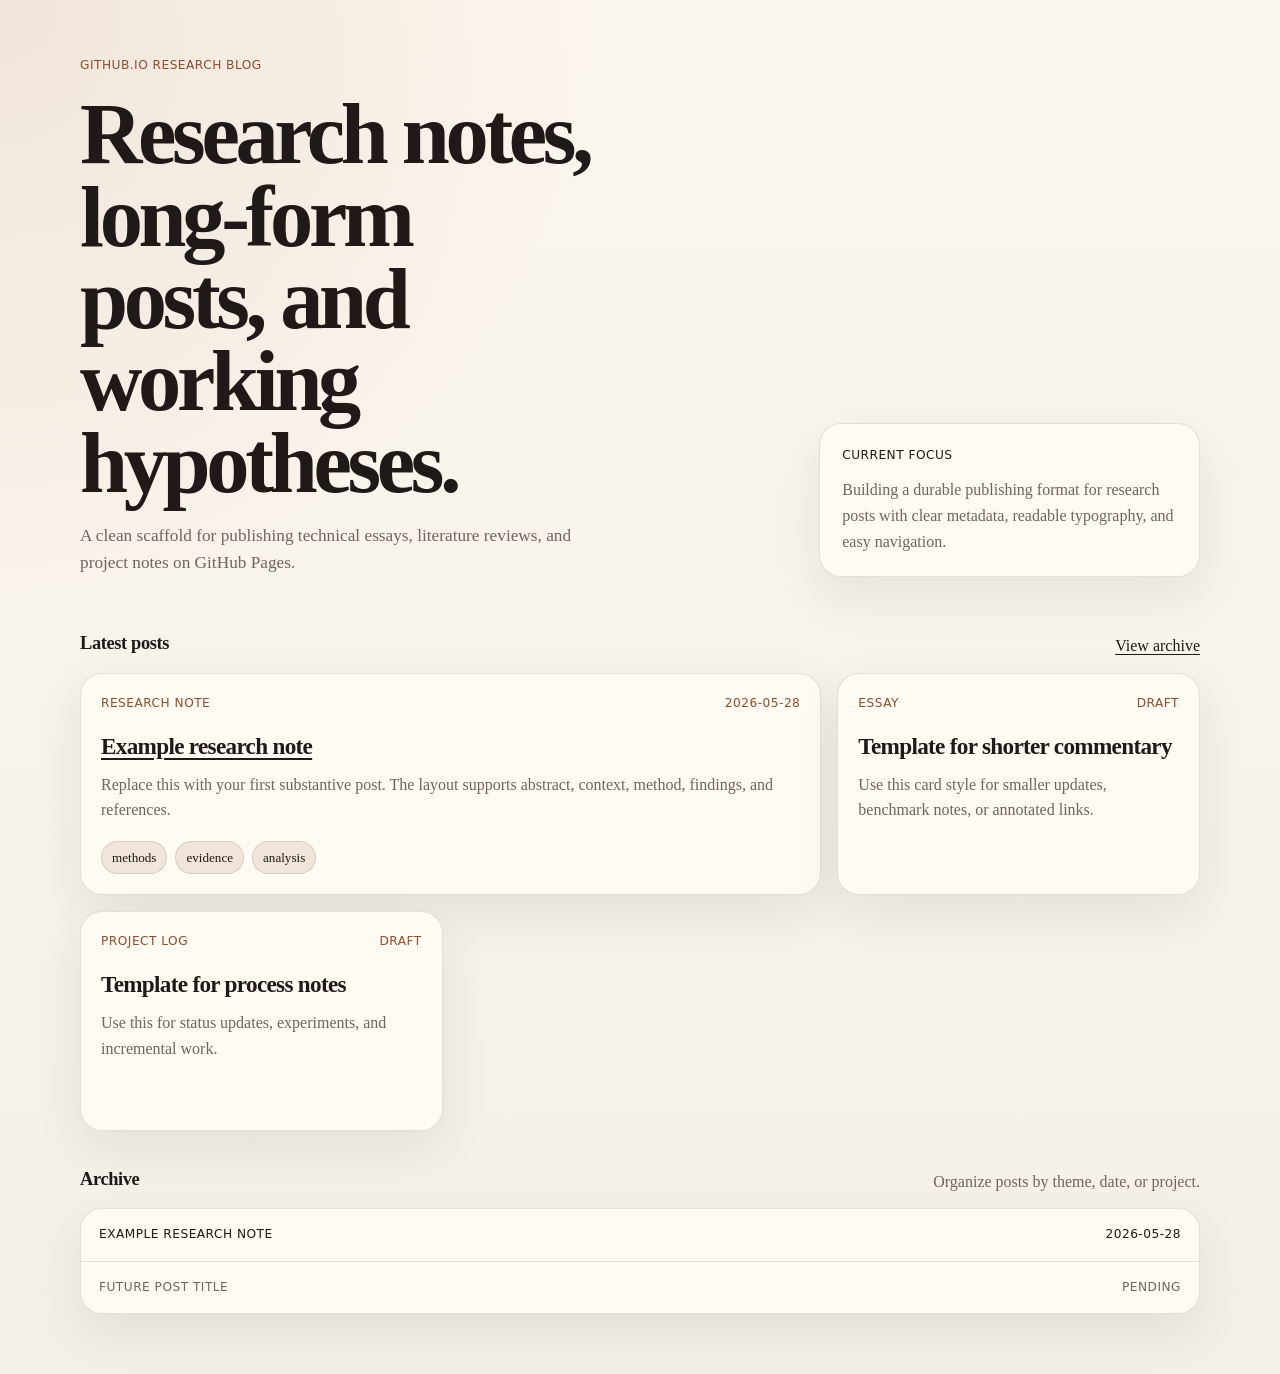
==== index.html @ 6ba93023 "Add research blog scaffold" ====
<!doctype html>
<html lang="en">
  <head>
    <meta charset="utf-8" />
    <meta name="viewport" content="width=device-width, initial-scale=1" />
    <meta
      name="description"
      content="Research notes, essays, and long-form posts."
    />
    <title>Research Notes</title>
    <link rel="stylesheet" href="./styles.css" />
  </head>
  <body>
    <div class="page-shell">
      <header class="hero">
        <div class="eyebrow">github.io research blog</div>
        <div class="hero-grid">
          <div>
            <h1>Research notes, long-form posts, and working hypotheses.</h1>
            <p class="lede">
              A clean scaffold for publishing technical essays, literature
              reviews, and project notes on GitHub Pages.
            </p>
          </div>
          <aside class="hero-card">
            <div class="card-label">Current focus</div>
            <p>
              Building a durable publishing format for research posts with
              clear metadata, readable typography, and easy navigation.
            </p>
          </aside>
        </div>
      </header>

      <main>
        <section class="section">
          <div class="section-head">
            <h2>Latest posts</h2>
            <a href="#archive">View archive</a>
          </div>

          <div class="post-grid">
            <article class="post-card featured">
              <div class="post-meta">
                <span>Research note</span>
                <span>2026-05-28</span>
              </div>
              <h3>
                <a href="./posts/example-research-note.html">Example research note</a>
              </h3>
              <p>
                Replace this with your first substantive post. The layout
                supports abstract, context, method, findings, and references.
              </p>
              <ul class="tag-list">
                <li>methods</li>
                <li>evidence</li>
                <li>analysis</li>
              </ul>
            </article>

            <article class="post-card">
              <div class="post-meta">
                <span>Essay</span>
                <span>Draft</span>
              </div>
              <h3>Template for shorter commentary</h3>
              <p>
                Use this card style for smaller updates, benchmark notes, or
                annotated links.
              </p>
            </article>

            <article class="post-card">
              <div class="post-meta">
                <span>Project log</span>
                <span>Draft</span>
              </div>
              <h3>Template for process notes</h3>
              <p>
                Use this for status updates, experiments, and incremental work.
              </p>
            </article>
          </div>
        </section>

        <section class="section archive" id="archive">
          <div class="section-head">
            <h2>Archive</h2>
            <p>Organize posts by theme, date, or project.</p>
          </div>

          <div class="archive-list">
            <a class="archive-row" href="./posts/example-research-note.html">
              <span>Example research note</span>
              <span>2026-05-28</span>
            </a>
            <div class="archive-row muted">
              <span>Future post title</span>
              <span>Pending</span>
            </div>
          </div>
        </section>
      </main>
    </div>
  </body>
</html>
---- styles.css ----
:root {
  color-scheme: light;
  --bg: #f4efe7;
  --panel: #fffaf2;
  --text: #1f1a17;
  --muted: #6f655f;
  --line: rgba(31, 26, 23, 0.12);
  --accent: #8d4f2f;
  --accent-soft: rgba(141, 79, 47, 0.12);
  --shadow: 0 18px 50px rgba(31, 26, 23, 0.08);
}

* {
  box-sizing: border-box;
}

html {
  scroll-behavior: smooth;
}

body {
  margin: 0;
  color: var(--text);
  background:
    radial-gradient(circle at top left, rgba(141, 79, 47, 0.1), transparent 32%),
    linear-gradient(180deg, #fbf6ee 0%, var(--bg) 100%);
  font-family: "Iowan Old Style", "Palatino Linotype", "Book Antiqua", Georgia, serif;
  line-height: 1.6;
}

a {
  color: inherit;
  text-decoration-thickness: 0.08em;
  text-underline-offset: 0.16em;
}

.page-shell {
  width: min(1120px, calc(100% - 32px));
  margin: 0 auto;
  padding: 28px 0 56px;
}

.hero {
  padding: 28px 0 18px;
}

.eyebrow,
.card-label,
.post-meta,
.archive-row {
  font-family: ui-sans-serif, system-ui, -apple-system, BlinkMacSystemFont, "Segoe UI", sans-serif;
  letter-spacing: 0.04em;
  text-transform: uppercase;
  font-size: 0.76rem;
}

.eyebrow {
  color: var(--accent);
  margin-bottom: 18px;
}

.hero-grid {
  display: grid;
  grid-template-columns: minmax(0, 1.7fr) minmax(280px, 0.9fr);
  gap: 20px;
  align-items: end;
}

h1,
h2,
h3,
p {
  margin: 0;
}

h1 {
  font-size: clamp(2.8rem, 7vw, 5.4rem);
  line-height: 0.95;
  letter-spacing: -0.05em;
  max-width: 12ch;
}

.lede {
  margin-top: 18px;
  max-width: 60ch;
  font-size: 1.08rem;
  color: var(--muted);
}

.hero-card,
.post-card,
.archive-list {
  background: var(--panel);
  border: 1px solid var(--line);
  border-radius: 22px;
  box-shadow: var(--shadow);
}

.hero-card {
  padding: 22px;
}

.hero-card p,
.post-card p,
.section-head p {
  color: var(--muted);
}

.hero-card p {
  margin-top: 12px;
}

.section {
  margin-top: 34px;
}

.section-head {
  display: flex;
  justify-content: space-between;
  gap: 16px;
  align-items: end;
  margin-bottom: 14px;
}

.section-head h2 {
  font-size: 1.15rem;
  letter-spacing: -0.02em;
}

.post-grid {
  display: grid;
  grid-template-columns: repeat(3, minmax(0, 1fr));
  gap: 16px;
}

.post-card {
  padding: 20px;
  min-height: 220px;
}

.post-article {
  min-height: auto;
}

.post-card.featured {
  grid-column: span 2;
}

.post-meta {
  display: flex;
  justify-content: space-between;
  gap: 12px;
  color: var(--accent);
  margin-bottom: 20px;
}

.post-card h3 {
  font-size: 1.45rem;
  line-height: 1.15;
  letter-spacing: -0.03em;
  margin-bottom: 12px;
}

.post-article h3 {
  margin-top: 24px;
}

.tag-list {
  list-style: none;
  padding: 0;
  margin: 18px 0 0;
  display: flex;
  flex-wrap: wrap;
  gap: 8px;
}

.tag-list li {
  border: 1px solid var(--line);
  border-radius: 999px;
  padding: 5px 10px;
  background: var(--accent-soft);
  font-size: 0.82rem;
}

.archive {
  padding-bottom: 4px;
}

.archive-list {
  overflow: hidden;
}

.archive-row {
  display: grid;
  grid-template-columns: 1fr auto;
  gap: 18px;
  padding: 16px 18px;
  border-top: 1px solid var(--line);
  text-decoration: none;
}

.archive-row:first-child {
  border-top: 0;
}

.archive-row:hover {
  background: rgba(141, 79, 47, 0.05);
}

.archive-row.muted {
  color: var(--muted);
}

@media (max-width: 860px) {
  .hero-grid,
  .post-grid {
    grid-template-columns: 1fr;
  }

  .post-card.featured {
    grid-column: auto;
  }

  .section-head {
    flex-direction: column;
    align-items: start;
  }
}

@media (max-width: 560px) {
  .page-shell {
    width: min(100% - 20px, 1120px);
    padding-top: 18px;
  }

  .hero,
  .post-card,
  .hero-card {
    padding-left: 16px;
    padding-right: 16px;
  }

  h1 {
    max-width: 10ch;
  }

  .archive-row {
    grid-template-columns: 1fr;
  }
}
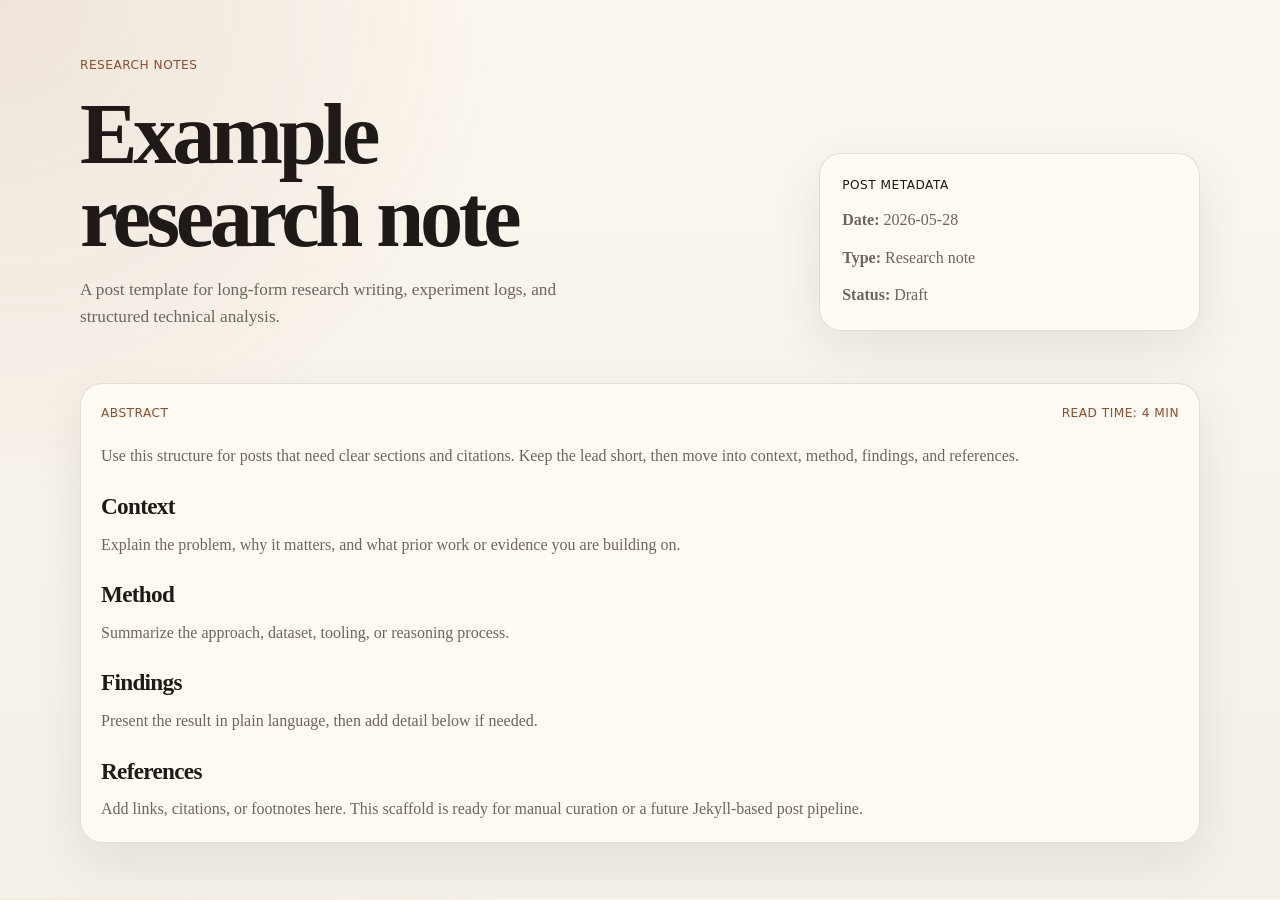
==== commit 117684a3: "Make research note the landing page" ====
--- a/index.html
+++ b/index.html
@@ -4,104 +4,16 @@
     <meta charset="utf-8" />
     <meta name="viewport" content="width=device-width, initial-scale=1" />
     <meta
-      name="description"
-      content="Research notes, essays, and long-form posts."
+      http-equiv="refresh"
+      content="0; url=./posts/example-research-note.html"
     />
-    <title>Research Notes</title>
-    <link rel="stylesheet" href="./styles.css" />
+    <link rel="canonical" href="./posts/example-research-note.html" />
+    <title>Example Research Note</title>
   </head>
   <body>
-    <div class="page-shell">
-      <header class="hero">
-        <div class="eyebrow">github.io research blog</div>
-        <div class="hero-grid">
-          <div>
-            <h1>Research notes, long-form posts, and working hypotheses.</h1>
-            <p class="lede">
-              A clean scaffold for publishing technical essays, literature
-              reviews, and project notes on GitHub Pages.
-            </p>
-          </div>
-          <aside class="hero-card">
-            <div class="card-label">Current focus</div>
-            <p>
-              Building a durable publishing format for research posts with
-              clear metadata, readable typography, and easy navigation.
-            </p>
-          </aside>
-        </div>
-      </header>
-
-      <main>
-        <section class="section">
-          <div class="section-head">
-            <h2>Latest posts</h2>
-            <a href="#archive">View archive</a>
-          </div>
-
-          <div class="post-grid">
-            <article class="post-card featured">
-              <div class="post-meta">
-                <span>Research note</span>
-                <span>2026-05-28</span>
-              </div>
-              <h3>
-                <a href="./posts/example-research-note.html">Example research note</a>
-              </h3>
-              <p>
-                Replace this with your first substantive post. The layout
-                supports abstract, context, method, findings, and references.
-              </p>
-              <ul class="tag-list">
-                <li>methods</li>
-                <li>evidence</li>
-                <li>analysis</li>
-              </ul>
-            </article>
-
-            <article class="post-card">
-              <div class="post-meta">
-                <span>Essay</span>
-                <span>Draft</span>
-              </div>
-              <h3>Template for shorter commentary</h3>
-              <p>
-                Use this card style for smaller updates, benchmark notes, or
-                annotated links.
-              </p>
-            </article>
-
-            <article class="post-card">
-              <div class="post-meta">
-                <span>Project log</span>
-                <span>Draft</span>
-              </div>
-              <h3>Template for process notes</h3>
-              <p>
-                Use this for status updates, experiments, and incremental work.
-              </p>
-            </article>
-          </div>
-        </section>
-
-        <section class="section archive" id="archive">
-          <div class="section-head">
-            <h2>Archive</h2>
-            <p>Organize posts by theme, date, or project.</p>
-          </div>
-
-          <div class="archive-list">
-            <a class="archive-row" href="./posts/example-research-note.html">
-              <span>Example research note</span>
-              <span>2026-05-28</span>
-            </a>
-            <div class="archive-row muted">
-              <span>Future post title</span>
-              <span>Pending</span>
-            </div>
-          </div>
-        </section>
-      </main>
-    </div>
+    <p>
+      Redirecting to
+      <a href="./posts/example-research-note.html">Example research note</a>.
+    </p>
   </body>
 </html>
